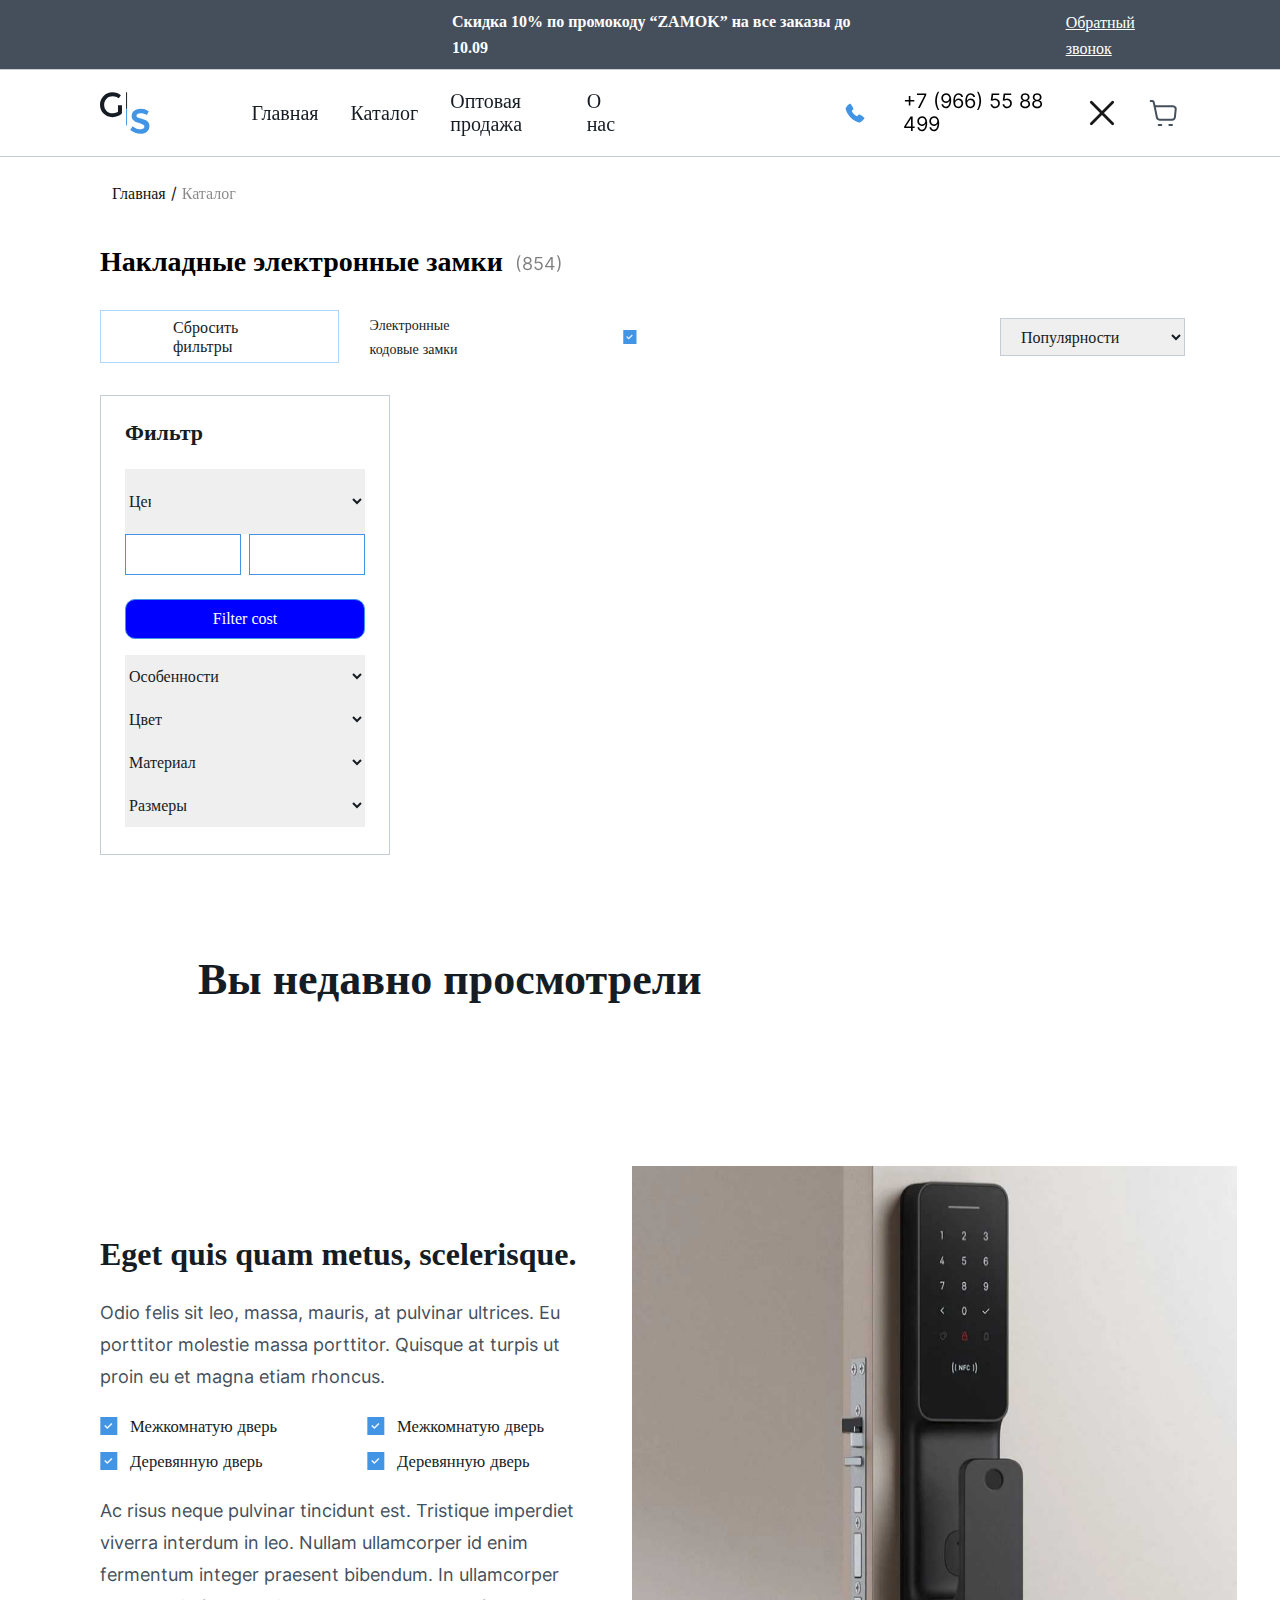
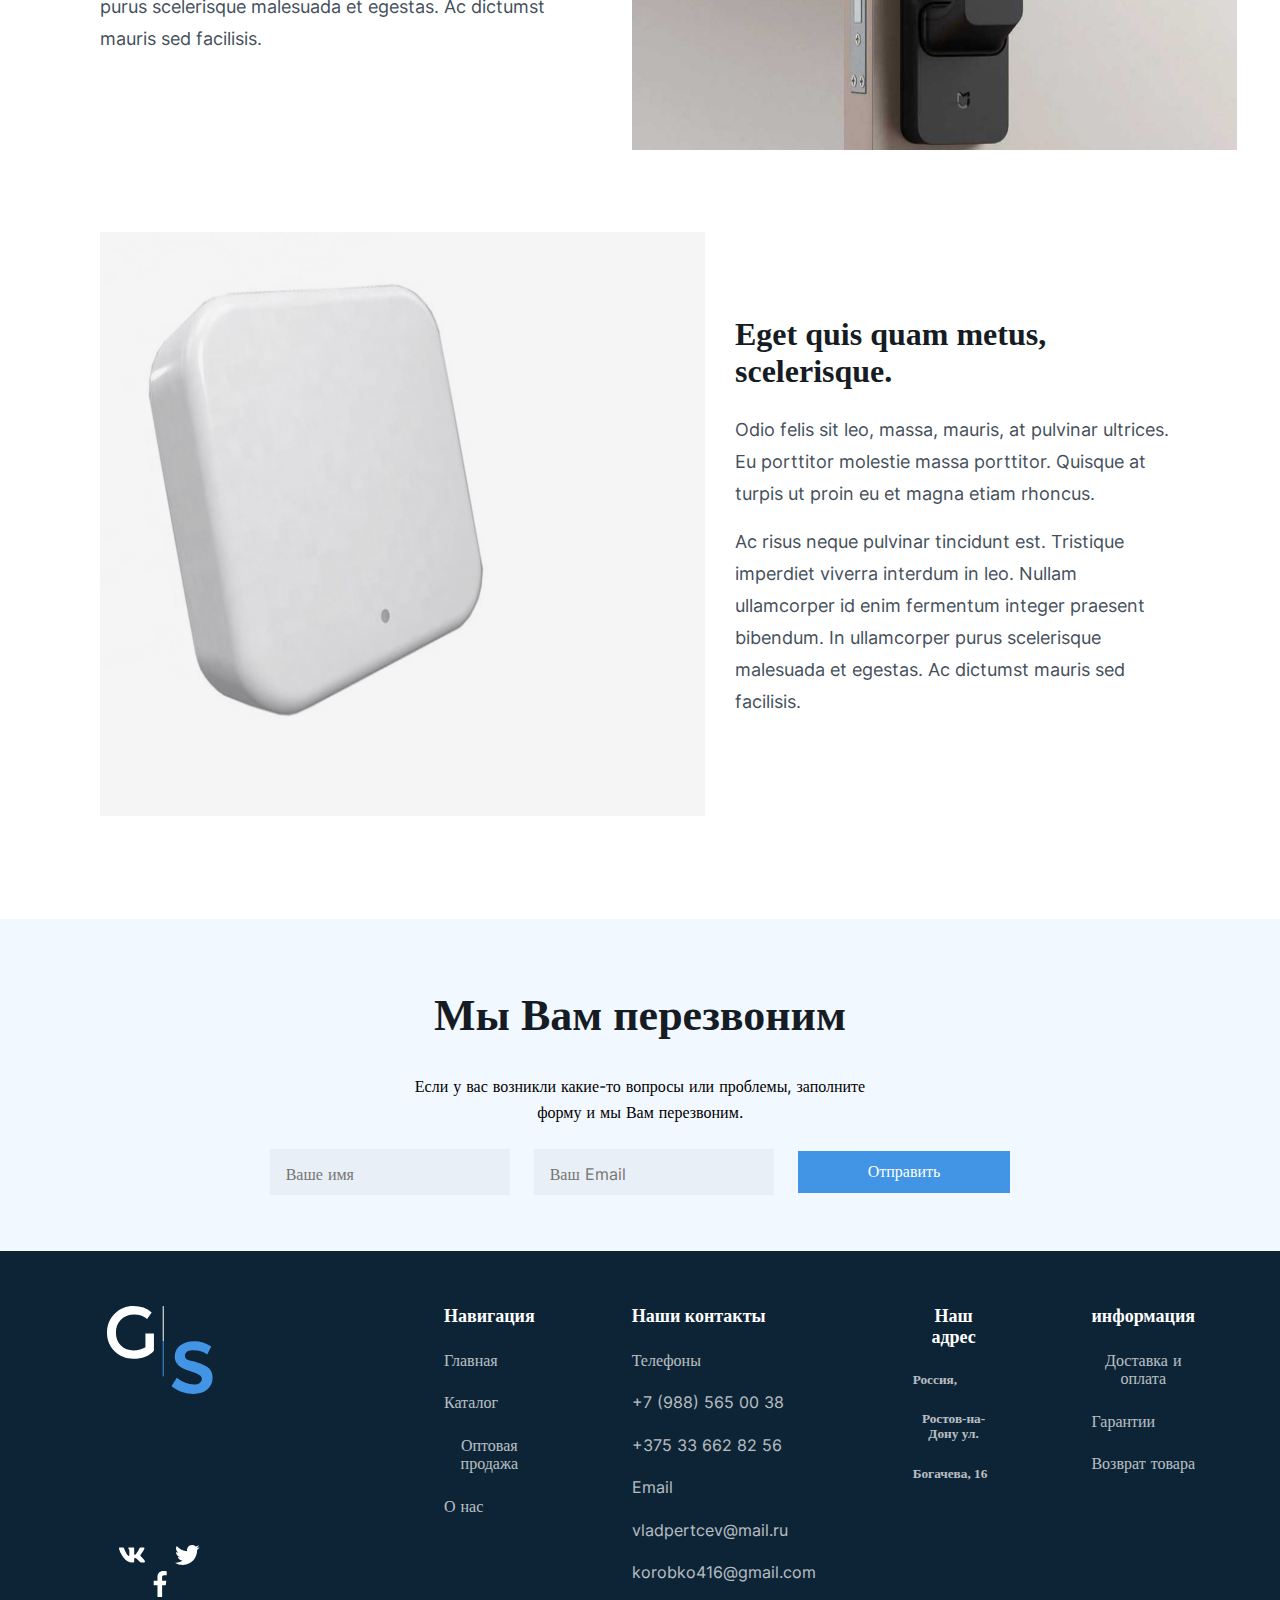
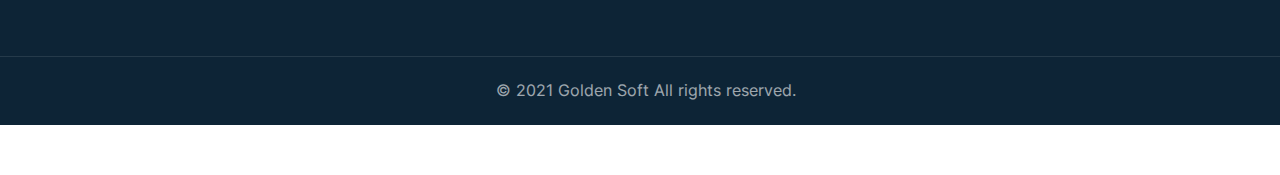
==== index.html @ 2ab73445 "last" ====
<!DOCTYPE html>
<html lang="en">

<head>
    <meta charset="UTF-8">
    <meta name="viewport" content="width=device-width, initial-scale=1.0">
    <link rel="stylesheet" href="./style/normalize.css">
    <link rel="stylesheet" href="./style/fonts.css">
    <link rel="stylesheet" href="./style/main.css">
    <title>Document</title>
</head>

<body>
    <div class="skidka">
        <div class="continer continer_skidka">
            <h4>Скидка 10% по промокоду “ZAMOK” на все заказы до 10.09</h4>
            <a href="#">Обратный звонок</a>
        </div>
    </div>

    <header class="header">
        <div class="continer continer_header">
            <div class="header_logo">
                <img src="./image/header_logo.svg" width="50.4" height="42" alt="header logo">
                <div class="header_link">
                    <ul>
                        <li><a href="http://127.0.0.1:5501/index.html">Главная</a></li>
                        <li><a href="http://127.0.0.1:5501/html/catalog.html">Каталог</a></li>
                        <li><a href="#">Оптовая продажа</a></li>
                        <li><a href="#">О нас</a></li>
                    </ul>
                </div>
            </div>
            <div class="contact_header">
                <img id="calls" src="./image/phonelogo.svg" width="20" height="20" alt="">
                <span>+7 (966) 55 88 499</span>
                <img id="button__like" src="./image/Frame.svg" width="32" height="32" alt="hearet">
                <img id="button__image" src="./image/Frame1.svg" width="32" height="32" alt="korzinka">
            </div>
        </div>
    </header>
    <!--chala ishlanma bor-->
    <div class="continer continer__infos__malumots">
        <h3 class="h3" url="http://127.0.0.1:5501/index.html#">Главная / <span id="katalog"> Каталог</span></h3>
    </div>

    <div class="continer sarlov">
        <h2>Накладные электронные замки</h2>
        <span>(854)</span>
    </div>


    <!--main-->
    <main class="main">
        <div class="continer continer_main">
            <div class="main_header">
                <div class="main_header1">
                    <a class="bord" href="">Сбросить фильтры</a>
                    <a href="#" class="info">Электронные кодовые замки</a>
                    <img src="./image/galichka.svg" width="14" height="14" alt="">
                </div>
                <select id="select__info">
                    <option value="mashur">Популярности</option>
                    <option value="urtacha">Прекрасно</option>
                    <option value="past">Cтарый</option>
                </select>
            </div>
            <!--flitor-->
            <div class="qoplam">
                <div id="wrapper" class="wrapper">
                    <h2>Фильтр</h2>
                    <select id="mna" class="sena" aria-placeholder="Цена">
                        <option value="kok">Цена</option>
                        <option value="qizil">qizil</option>
                    </select>
                    <div class="inputs">
                        <input type="number" id="filter__cost">
                        <input type="number" id="filter__price">
                        <button id="filter2" style="background-color: blue; color: #fff; border-radius: 10px; cursor: pointer;">Filter cost</button>
                    </div>
                    <select id="mn" aria-placeholder="Особенности">
                        <option value="kok">Особенности</option>
                        <option value="qizil">qizil</option>
                    </select>
                    <select id="mn" aria-placeholder="Цвет">
                        <option value="kok">Цвет</option>
                        <option value="qizil">qizil</option>
                    </select>
                    <select id="mn" aria-placeholder="Материал">
                        <option value="kok">Материал</option>
                        <option value="qizil">qizil</option>
                    </select>
                    <select id="mn" aria-placeholder="Размеры">
                        <option value="kok">Размеры</option>
                        <option value="qizil">qizil</option>
                    </select>
                </div>
                <!--wrapper end-->
                <div id="covers" class="cover">
                  
                </div>
            </div>
        </div>
    </main>

    <div class="surround continer_surround">
        <h1>Вы недавно просмотрели</h1>
        <div id="wrapper2" class="continer continer_surround flax">
            
        </div>
    </div>

    <div class="eget">
        <div class="continer continer_eget">
            <div class="desc">
                <h4>Eget quis quam metus, scelerisque.</h4>
                <p>Odio felis sit leo, massa, mauris, at pulvinar ultrices. Eu porttitor molestie massa porttitor.
                    Quisque at turpis ut proin eu et magna etiam rhoncus.</p>
                <div class="galicka">
                    <div class="gal1">
                       <div class="lll">
                        <img src="./image/galichka.svg" width="18" height="18" alt="">
                        <h5>Межкомнатую дверь</h5>
                       </div>
                      <div class="lll">
                        <img src="./image/galichka.svg" width="18" height="18" alt="">
                        <h5>Деревянную дверь</h5>
                      </div>
                    </div>
                    <div class="gal1">
                       <div class="lll">
                        <img src="./image/galichka.svg" width="18" height="18" alt="">
                        <h5>Межкомнатую дверь</h5>
                       </div>
                       <div class="lll">
                        <img src="./image/galichka.svg" width="18" height="18" alt="">
                        <h5>Деревянную дверь</h5>
                       </div>
                    </div>
                </div>
                <p>Ac risus neque pulvinar tincidunt est. Tristique imperdiet viverra interdum in leo. Nullam
                    ullamcorper id enim fermentum integer praesent bibendum. In ullamcorper purus scelerisque malesuada
                    et egestas. Ac dictumst mauris sed facilisis.</p>
            </div>
            <div class="image3">
                <img src="./image/phone.png" width="605" height="584" alt="big photo">
            </div>
        </div>
    </div>

    <div class="eget2">
        <div class="continer continer_eget2">
            <div class="image4">
                <img src="./image/airpods.png" width="605" height="584" alt="airpost">
            </div>
            <div class="eget_continor">
                <h4>Eget quis quam metus, scelerisque.</h4>
                <p>Odio felis sit leo, massa, mauris, at pulvinar ultrices. Eu porttitor molestie massa porttitor.
                    Quisque at turpis ut proin eu et magna etiam rhoncus.</p>
                <p>Ac risus neque pulvinar tincidunt est. Tristique imperdiet viverra interdum in leo. Nullam
                    ullamcorper id enim fermentum integer praesent bibendum. In ullamcorper purus scelerisque malesuada
                    et egestas. Ac dictumst mauris sed facilisis.</p>
            </div>
        </div>
    </div>

       
    <div class="oram">
        <div class="continer dics">
            <h2>Мы Вам перезвоним</h2>
            <p>Если у вас возникли какие-то вопросы или проблемы, заполните <br> форму и мы Вам перезвоним.</p>
            <div class="auth">
                <input class="ggg" type="text" placeholder="Ваше имя">
                <input class="ggg" type="email" placeholder="Ваш Email">
                <button id="button2">Отправить</button>
            </div>
        </div>
    </div>

    <footer class="footer">
        <div class="continer continer_footer">
            <div class="footer_logo">
                <img class="image3" src="./image/footer_logo.svg" width="105.8" height="88" alt="companiy logo">
                <div class="footer_icon">
                    <img src="./image/vk.svg" width="26" height="26" alt="vl icon">
                    <img src="./image/twitter.svg" width="26" height="26" alt="twitter icon">
                    <img src="./image/fasebook.svg" width="26" height="26" alt="fasebook icon">
                </div>
            </div>
            <div class="coverd">
                <div class="footer_link1">
                    <h4>Навигация</h4>
                    <a href="#">Главная</a>
                    <a href="#">Каталог</a>
                    <a href="#">Оптовая продажа</a>
                    <a href="#">О нас</a>
                </div>
                <div class="footer_link1">
                    <h4>Наши контакты </h4>
                    <p>Телефоны</p>
                    <a href="#">+7 (988) 565 00 38</a>
                    <a href="#">+375 33 662 82 56</a>
                    <p>Email</p>
                    <a href="#">vladpertcev@mail.ru</a>
                    <a href="#">korobko416@gmail.com</a>
                </div>
                <div class="footer_link1">
                    <h4 class="jk">Наш адрес</h4>
                    <h5>Россия,</h5>
                    <h5>Ростов-на-Дону ул.</h5>
                    <h5> Богачева, 16</h5>
                </div>
                <div class="footer_link1">
                    <h4>информация</h4>
                    <a href="#">Доставка и оплата</a>
                    <a href="#">Гарантии</a>
                    <a href="#">Возврат товара</a>
                </div>
            </div>
            
        </div>
        <div class="continer lastfooter">
            <h3 id="unic">© 2021 Golden Soft All rights reserved.</h3>
        </div>
       
    </footer>










    <script src="./js/index.js" type="module"></script>
</body>

</html>
---- style/fonts.css ----
/* inter-300 - latin */
@font-face {
    font-display: swap; /* Check https://developer.mozilla.org/en-US/docs/Web/CSS/@font-face/font-display for other options. */
    font-family: 'Inter';
    font-style: normal;
    font-weight: 300;
    src: url('../fonts/inter-v13-latin-300.woff2') format('woff2'); /* Chrome 36+, Opera 23+, Firefox 39+, Safari 12+, iOS 10+ */
  }
  /* inter-regular - latin */
  @font-face {
    font-display: swap; /* Check https://developer.mozilla.org/en-US/docs/Web/CSS/@font-face/font-display for other options. */
    font-family: 'Inter';
    font-style: normal;
    font-weight: 400;
    src: url('../fonts/inter-v13-latin-regular.woff2') format('woff2'); /* Chrome 36+, Opera 23+, Firefox 39+, Safari 12+, iOS 10+ */
  }
  /* inter-500 - latin */
  @font-face {
    font-display: swap; /* Check https://developer.mozilla.org/en-US/docs/Web/CSS/@font-face/font-display for other options. */
    font-family: 'Inter';
    font-style: normal;
    font-weight: 500;
    src: url('../fonts/inter-v13-latin-500.woff2') format('woff2'); /* Chrome 36+, Opera 23+, Firefox 39+, Safari 12+, iOS 10+ */
  }
  /* inter-600 - latin */
  @font-face {
    font-display: swap; /* Check https://developer.mozilla.org/en-US/docs/Web/CSS/@font-face/font-display for other options. */
    font-family: 'Inter';
    font-style: normal;
    font-weight: 600;
    src: url('../fonts/inter-v13-latin-600.woff2') format('woff2'); /* Chrome 36+, Opera 23+, Firefox 39+, Safari 12+, iOS 10+ */
  }
  /* inter-700 - latin */
  @font-face {
    font-display: swap; /* Check https://developer.mozilla.org/en-US/docs/Web/CSS/@font-face/font-display for other options. */
    font-family: 'Inter';
    font-style: normal;
    font-weight: 700;
    src: url('../fonts/inter-v13-latin-700.woff2') format('woff2'); /* Chrome 36+, Opera 23+, Firefox 39+, Safari 12+, iOS 10+ */
  }
  /* inter-800 - latin */
  @font-face {
    font-display: swap; /* Check https://developer.mozilla.org/en-US/docs/Web/CSS/@font-face/font-display for other options. */
    font-family: 'Inter';
    font-style: normal;
    font-weight: 800;
    src: url('../fonts/inter-v13-latin-800.woff2') format('woff2'); /* Chrome 36+, Opera 23+, Firefox 39+, Safari 12+, iOS 10+ */
  }
---- style/main.css ----
/*
* Prefixed by https://autoprefixer.github.io
* PostCSS: v8.4.14,
* Autoprefixer: v10.4.7
* Browsers: last 4 version
*/

*{
    margin: 0;
    padding: 0;
    -webkit-box-sizing: border-box;
            box-sizing: border-box;
}
.continer{
    max-width: 1440px;
    width: 100%;
    margin: 0 auto;
}
body{
    font-family: 'Inter';
    font-size: 16px;
}
.skidka{
    background-color: #454F5B;
    padding-top: 9px;
    padding-bottom: 9px;
    padding-left: 452px;
    
}
.continer_skidka{
    display: -webkit-box;
    display: -ms-flexbox;
    display: flex;
    -webkit-box-align: center;
        -ms-flex-align: center;
            align-items: center;
    -webkit-box-pack: justify;
        -ms-flex-pack: justify;
            justify-content: space-between;
    gap: 197px;
}
.continer_skidka h4{
font-weight: 500px;
color: #FFFFFF;
letter-spacing: 12%;
line-height: 26px;
}
.continer_skidka a{
font-weight: 500px;
color: #FFFFFF;
letter-spacing: 12%;
line-height: 26px;
padding-right: 100px;
}
/*header boshlanish*/
.header{
    padding: 20px 100px;
    margin-bottom: 20px;
    background-color: #FFFFFF;
    box-shadow: 0 -1px 0 #C4CDD5;
    font-size: 20px;
    position: fixed;
    width: 100%;
    border-bottom: 1px solid #C4CDD5;
    
}
.continer_header{
    display: flex;
    align-items: center;
    justify-content: space-between;
    gap: 283px;
    
}
.continer_header .header_logo img{
    width: 50.4px;
    height: 42px;
    cursor: pointer;
}
.continer_header .header_logo{
    display: flex;
    align-items: center;
    justify-content: space-between;
    gap: 101px;
}
.continer_header .header_logo .header_link ul{
    display: flex;
    align-items: center;
    justify-content: space-between;
    gap: 32px;
}
.continer_header .header_logo .header_link ul li{
    list-style: none;
}
.continer_header .header_logo .header_link ul li a{
    text-decoration: none;
    color: #161C24;
    font-weight: 300;
    line-height: 23px;
    transition: all 0.5s;
}
.continer_header .header_logo .header_link ul li a:hover{
    color: #454F5B;
}
.continer_header .contact_header{
    display: flex;
    align-items: center;
    justify-content: space-between;
    gap: 30px;
}
.continer_header .contact_header #calls{
    position: absolute;
    right: 415px;
    cursor: pointer;
}
.continer_header .contact_header #button__like, #button__image{
    cursor: pointer;
    width: 32px;
    height: 32px;
}
.continer__infos__malumots{
    margin-top: 110px;
    padding-left: 100px;
    margin-bottom: 40px;
}
.continer__infos__malumots h3{
    font-size: 16px;
    color: #141414;
    line-height: 26px;
    font-weight: 400;
    cursor: pointer;
}
.continer__infos__malumots .h3 #katalog{
    opacity: 50%;
    cursor: pointer;
}
.sarlov{
    padding-left: 100px;
    color: #000000;
    display: flex;
    align-items: center;
    gap: 12px;
    margin-bottom: 32px;
}
.sarlov h2{
    font-size: 28px;
    font-weight: 600;
}
.sarlov span{
    width: 48px;
    height: 28px;
    padding-top: 6px;
    font-size: 18px;
    opacity: 50%;
}
.continer_main{
    padding-right: 95px;
    padding-left: 100px;
    margin-bottom: 100px;
    background-color: #FFFFFF;
}
.continer_main .main_header{
    display: flex;
    align-items: center;
    justify-content: space-between;
    gap: 508px;
    margin-bottom: 32px;
}
.continer_main .main_header *{
    color: #161C24;
    font-size: 16px;
    text-decoration: none;
    font-weight: 400;
}
.continer_main .main_header .main_header1{
    display: flex;
    align-items: center;
    gap: 31px;
}
.continer_main .main_header .main_header1 .bord{
    padding: 7px 72px;
    border: 1px solid #ADD7FF;
}
.continer_main .main_header .main_header1 .info{
    font-size: 14px;
    line-height: 24px;
}
.continer_main .main_header .main_header1 img{
    position: absolute;
    left: 623px;
    cursor: pointer;
}
#select__info{
    padding: 7px 16px;
    padding-right: 48px;
    border: 1px solid #C4CDD5;
}
.qoplam{
    display: flex;
    justify-content: space-between;
    gap: 30px;
}
.qoplam .wrapper{
    display: flex;
    flex-direction: column;
    padding: 24px;
    border: 1px solid #C4CDD5;
    height: 460px;
}
.qoplam .wrapper *{
    color: #161C24;
    font-size: 16px;
    font-weight: 500;
    width: 240px;
}
.qoplam .wrapper h2{
    font-size: 22px;
    font-weight: 600;
    margin-bottom: 24px;
}
.sena{
    padding: 23px 198px 23px 0px;
    border: none;
}
#mn{
  padding: 12px 92px 12px 0px;
  border: none;
}
#mn::selection{
    border: none;
}
.inputs{
    display: flex;
    gap: 8px;
    flex-wrap: wrap;

}
.inputs *{
   
    padding: 10px 30px;
    border: 1px solid #4295E4;
    margin-bottom: 16px;
}
#filter__cost, #filter__price{
    width: 116px;
}
.cover{
    display: flex;
    flex-wrap: wrap;
    gap: 30px;
}
.cover .cover_wrapper{
    width: 288px;
}
.cover .cover_wrapper .image{
    width: 100%;
    height: 320px;
    padding: 17px 12px;
    cursor: pointer;   /**/

}
.cover_wrapper .sale{
    display: flex;
    align-items: center;
    justify-content: space-between; 
}
.sale span{
    font-size: 12px;
    background-color: #FFFFFF;
    padding: 8px 10px;
    box-shadow: 0px 2px 5px rgba(0, 0, 0, 0.03);
    cursor: pointer;
}
.sale .gifts__cover{
    display: flex;
    align-items: center;
    gap: 3px;
    font-size: 14px;
}
.image .ptodact{
    padding-right: 8px;
    padding-bottom: 6px;
    padding-top: 6px;
    width: 90px;
    text-align: center;
    background-color: #FFFFFF;
    display: flex;
    align-items: center;
    gap: 3px;
    border-radius: 15px;
    position: relative;
  
}
#jkj{
    position: absolute;
    bottom: 225px;
    right: 310px;
}
.ptodact img{
    cursor: pointer;
    margin-bottom: 6px;
}
.three{
    display: flex;
    align-items: center;
    gap: 8px;
    padding-left: 12px;
    margin-bottom: 6px;
    margin-top: 10px;
}
.three #change__img{
  width: 104px;
}
.three p{
    font-size: 13px;
    color: #454F5B;
}
.cover_wrapper h6, h3{
    padding-left: 12px;
    color: #454F5B;
    font-size: 16px;
}
.cover_wrapper h6{
    margin-bottom: 10px;
    font-weight: 300;
}
.cover_wrapper h3{
    color: #161C24;
    font-size: 20px;
    font-weight: 600;
}
#old__sum{
   font-size: 16px;
   font-weight: 300;
   color: #454F5B;
   
}

.continer_surround{
    padding: 0px 99px 0px 99px;
    margin-bottom: 96px;
   
}
.flax{
    display: flex;
    align-items: center;
    gap: 30px;
}
.continer_surround .cover_wrapper{
    width: 288px;
}
.surround h1{
    color: rgba(22, 28, 36, 1);
    font-size: 44px;
    font-weight: 600;
    margin-bottom: 64px;
    margin-left: 99px;
}
.continer_surround .cover_wrapper .image{
    width: 100%;
    height: 320px;
    background-image: url(../image/backgroungimage.png);
    padding: 17px 12px;
    cursor: pointer; 
}

.eget{
    margin-bottom: 82px;
}

.continer_eget{
    padding-left: 100px;
    padding-right: 100px;
    display: flex;
    align-items: center;
    justify-content: space-between;
    gap: 30px;
}
.continer_eget .desc h4{
    font-size: 32px;
    color: rgba(22, 28, 36, 1);
    font-weight: 600;
    margin-bottom: 24px;
}
.continer_eget .desc p{
    color: rgba(69, 79, 91, 1);
    margin-bottom: 24px;
    font-size: 18px;
    line-height: 32px;
}
.continer_eget .desc .galicka{
    display: flex;
    align-items: center;
    justify-content: space-between;
    gap: 32px;
}
.continer_eget .desc .galicka .gal1{
    width: 235px;
}
.continer_eget .desc .galicka .gal1 .lll{
    display: flex;
    align-items: center;
    gap: 12px;
    margin-bottom: 16px;
    font-size: 20px;
    
}
.continer_eget .desc .galicka .gal1 .lll h5{
    color: rgba(22, 28, 36, 1);
    font-weight: 400;
}
.continer_eget .desc p{
    margin-top: 8px;
}
.continer_eget .image3{
    width: 605px;
    height: 584px;
}


.eget2{
    margin-bottom: 100px;
}
.continer_eget2{
    padding-left: 100px;
    padding-right: 100px;
    display: flex;
    align-items: center;
    justify-content: space-between;
    gap: 30px;
}
.continer_eget2 img{
    width: 605px;
    height: 584px;
}
.continer_eget2 .eget_continor h4{
    font-size: 32px;
    color: rgba(22, 28, 36, 1);
    margin-bottom: 24px;
    font-weight: 600;
}
.continer_eget2 .eget_continor p{
    margin-bottom: 16px;
    color: rgba(69, 79, 91, 1);
    font-size: 18px;
    line-height: 32px;
}

.oram{
    padding: 64px 346px 56px 346px;
    background-color: rgba(242, 248, 255, 1);
}
.dics h2{
    font-size: 44px;
    text-align: center;
    font-weight: 600;
    margin-bottom: 24px;
    line-height: 66px;
    color: rgba(22, 28, 36, 1);
}
.dics p{
    text-align: center;
    line-height: 26px;
    font-size: 16px;
    font-weight: 400;
    margin-bottom: 24px;
}
.dics .auth{
    display: flex;
    align-items: center;
    justify-content: center;
    gap: 24px;
}
.dics .auth .ggg{
    padding-left: 16px;
    padding-top: 16px;
    padding-bottom: 12px;
    width: 240px;
    background-color: rgba(22, 28, 36, 0.04);
    border: none;
    color: rgba(69, 79, 91, 1);

}
#button2{
    padding: 12px 70px;
    color: #FFFFFF;
    background-color: rgba(66, 149, 228, 1);
    border: none;
    font-weight: 500;
    cursor: pointer;
}
.footer{
    background-color: rgba(13, 36, 54, 1);
    text-align: center;
    padding-bottom: 25px;
    margin-bottom: 50px;
}
.continer_footer{
    background-color: rgba(13, 36, 54, 1);
    padding: 55px 85px 25px 100px;
    display: flex;
    justify-content: space-between;
    gap: 200px;
    border-bottom: 1px solid rgba(255, 255, 255, 0.1);
    
}
.continer_footer .image3{
    margin-bottom: 144px;
}
.continer_footer .footer_logo img{
    margin-right: 24px;
    cursor: pointer;
    
}
.continer_footer .footer_logo:last-child{
    padding-left: 0px;
}
.continer_footer .footer_link1{
    display: flex;
    flex-direction: column;
    align-items: start;
    gap: 24px;
}
.coverd{
    display: flex;
    justify-content: space-between;
    gap: 97px;
    margin-bottom: 50px;
}
.continer_footer .footer_link1 *{
    color: rgba(255, 255, 255, 1);
    text-decoration: none;
    opacity: 70%;

}
.continer_footer .footer_link1 h4{
    font-size: 18px;
    opacity: 100%;
}
.lastfooter{
    margin-top: 24px;
}
.lastfooter *{
    color: rgba(255, 255, 255, 1);
    opacity: 60%;
    
}
.lastfooter #unic{
    font-size: 16px !important;
    font-weight: 400;
}
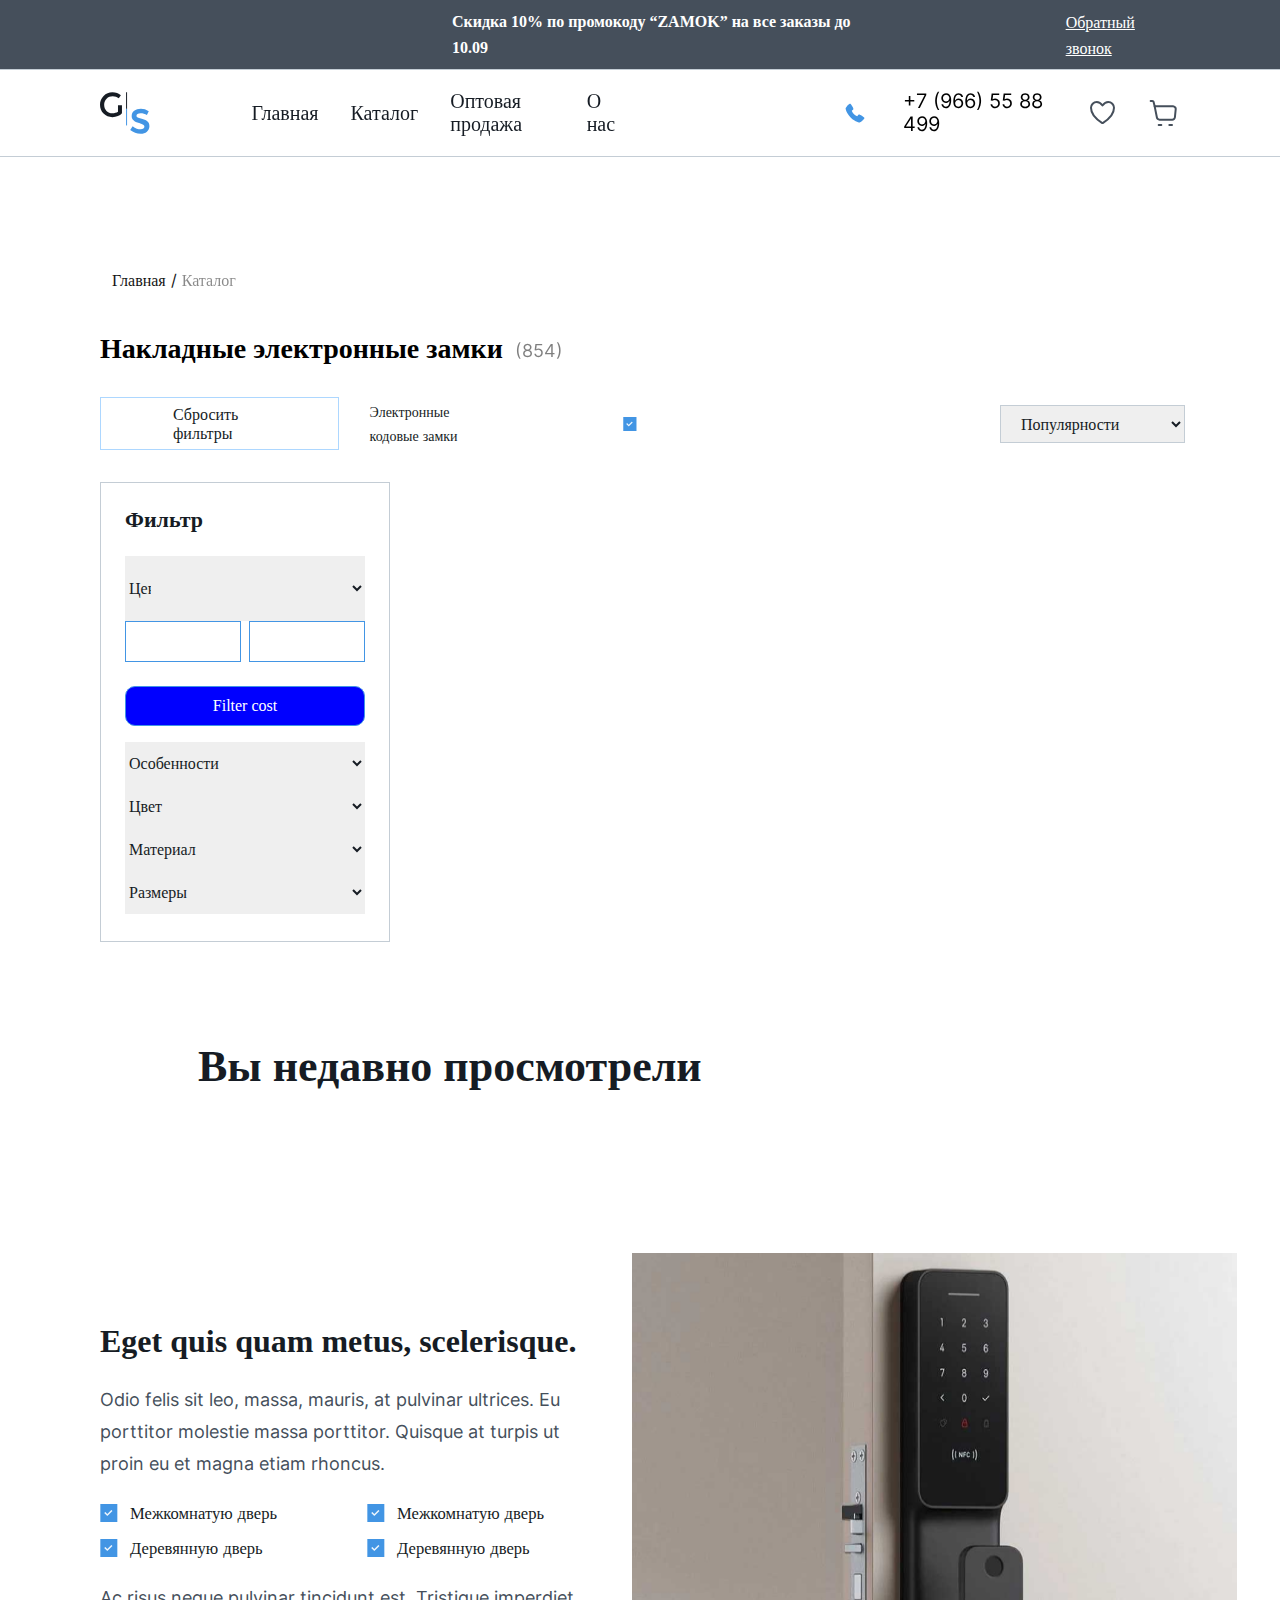
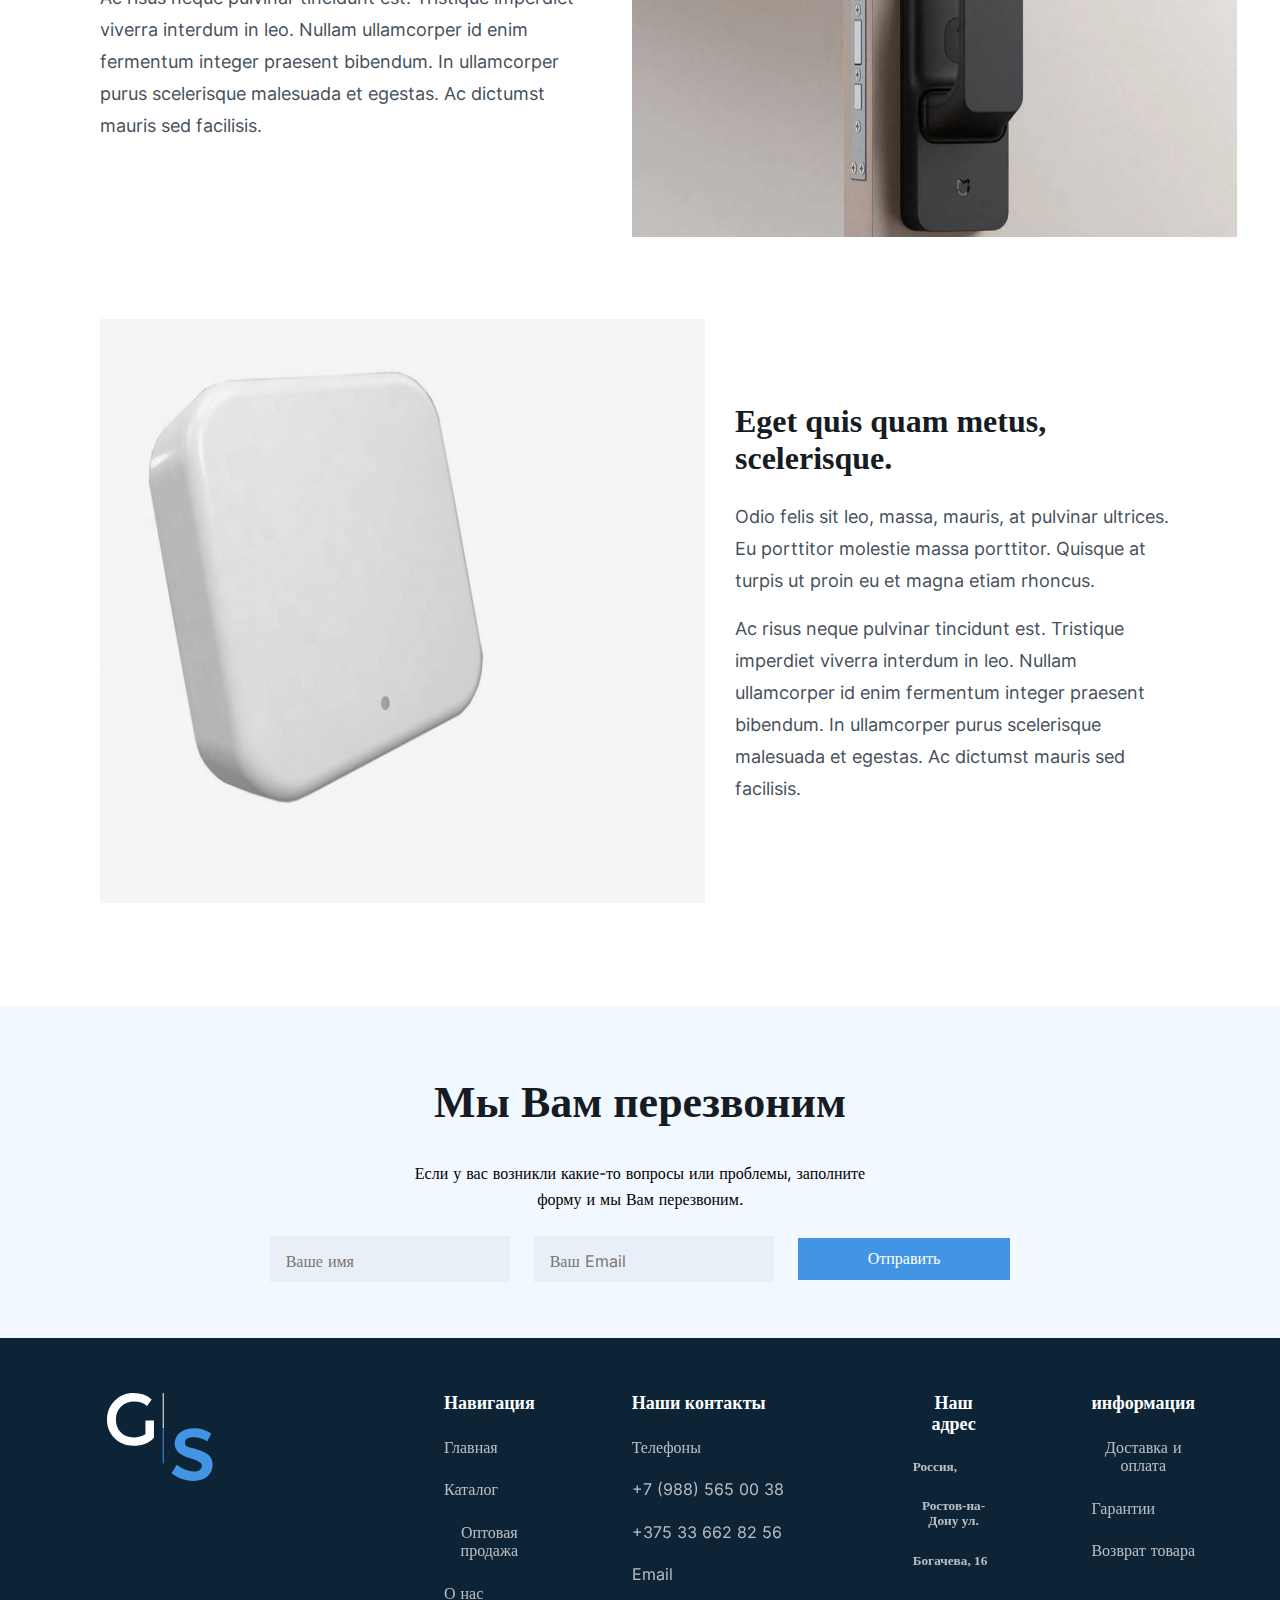
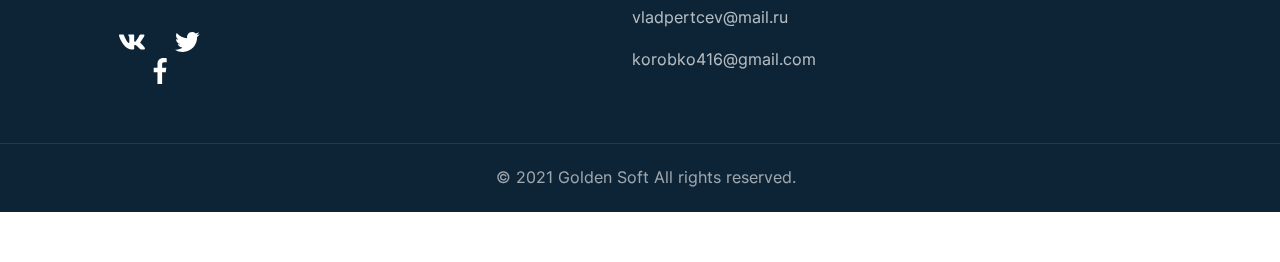
==== commit d31cfdc3: "lasts" ====
--- a/index.html
+++ b/index.html
@@ -34,7 +34,7 @@
             <div class="contact_header">
                 <img id="calls" src="./image/phonelogo.svg" width="20" height="20" alt="">
                 <span>+7 (966) 55 88 499</span>
-                <img id="button__like" src="./image/Frame.svg" width="32" height="32" alt="hearet">
+                <img id="button__like" src="./image/like.svg" width="32" height="32" alt="hearet">
                 <img id="button__image" src="./image/Frame1.svg" width="32" height="32" alt="korzinka">
             </div>
         </div>
--- a/style/main.css
+++ b/style/main.css
@@ -59,7 +59,8 @@
     background-color: #FFFFFF;
     box-shadow: 0 -1px 0 #C4CDD5;
     font-size: 20px;
-    position: fixed;
+    position: sticky;
+    top: 0;
     width: 100%;
     border-bottom: 1px solid #C4CDD5;
     
